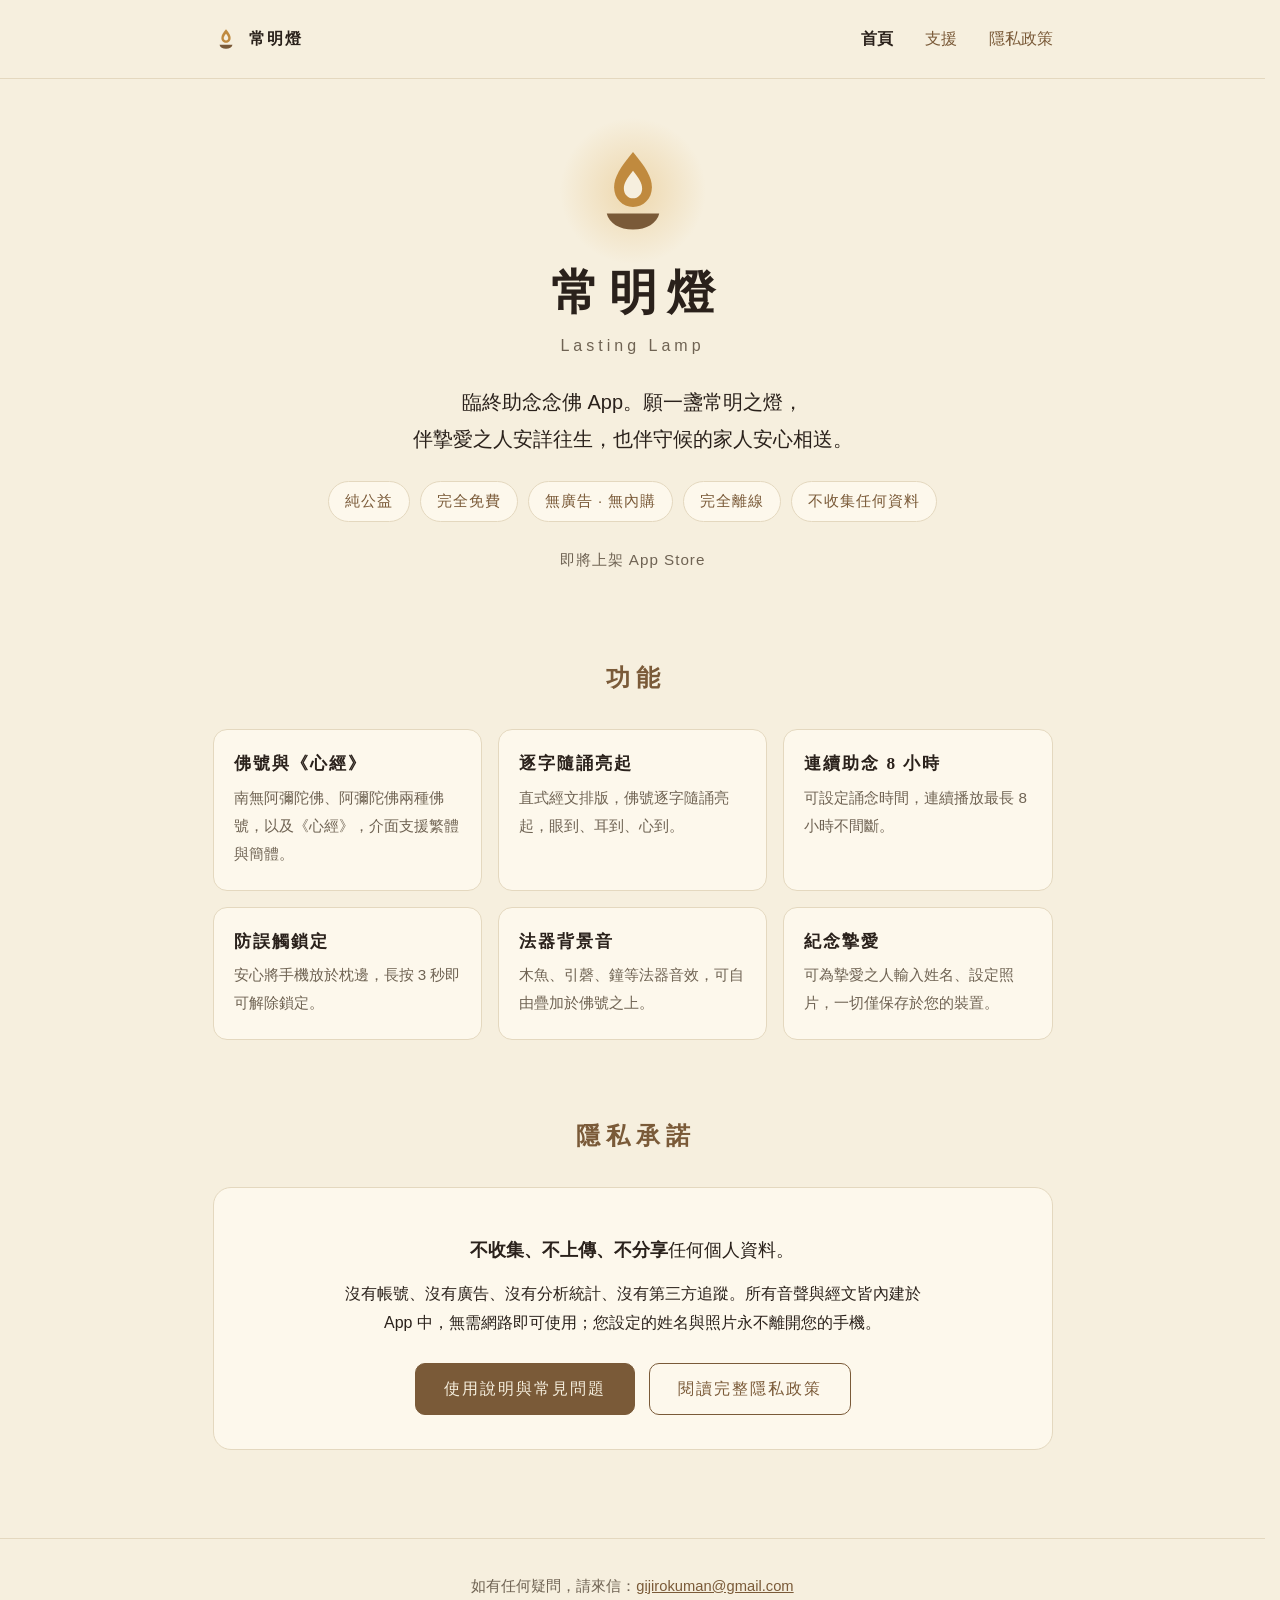
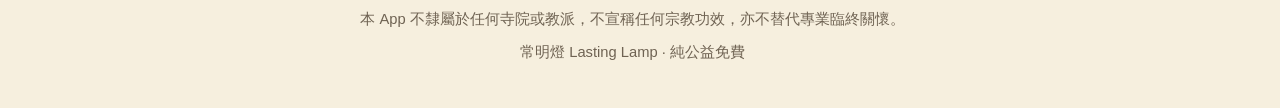
==== index.html @ 98f654e6 "收尾修復：滾動條佔位穩定、恢復列表語義、新增 .gitignore - site.css / 404.html：html 加 scrollbar-gutter:stable，避免經典滾動條平台上切頁時" ====
<!DOCTYPE html>
<html lang="zh-Hant">
<head>
<meta charset="UTF-8">
<meta name="viewport" content="width=device-width,initial-scale=1">
<title>常明燈 Lasting Lamp｜臨終助念念佛 App · 純公益免費 · 完全離線</title>
<meta name="description" content="常明燈（Lasting Lamp）是一款純公益、完全免費的臨終助念念佛 App：佛號與《心經》直式排版逐字亮起，連續播放 8 小時，防誤觸鎖定，木魚、引磬等法器音，完全離線、無廣告、不收集任何資料。">
<meta property="og:type" content="website">
<meta property="og:site_name" content="常明燈 Lasting Lamp">
<meta property="og:title" content="常明燈 Lasting Lamp｜臨終助念念佛 App">
<meta property="og:description" content="純公益、完全免費、無廣告、完全離線的臨終助念念佛 App。經文逐字亮起，連續助念 8 小時，一切資料僅存於本機。">
<meta property="og:locale" content="zh_TW">
<meta property="og:url" content="https://jaydencj.github.io/changminglamp-site/">
<meta property="og:image" content="https://jaydencj.github.io/changminglamp-site/og-image.png">
<meta property="og:image:width" content="1200">
<meta property="og:image:height" content="630">
<meta property="og:image:alt" content="常明燈 Lasting Lamp 品牌圖：油燈燈焰標誌">
<meta name="twitter:card" content="summary_large_image">
<meta name="color-scheme" content="light dark">
<meta name="theme-color" content="#F6EFDE" media="(prefers-color-scheme: light)">
<meta name="theme-color" content="#1C1712" media="(prefers-color-scheme: dark)">
<link rel="canonical" href="https://jaydencj.github.io/changminglamp-site/">
<link rel="icon" type="image/svg+xml" href="favicon.svg">
<link rel="apple-touch-icon" href="apple-touch-icon.png">
<link rel="stylesheet" href="site.css">
<script type="application/ld+json">
{
  "@context": "https://schema.org",
  "@type": "MobileApplication",
  "name": "常明燈",
  "alternateName": "Lasting Lamp",
  "applicationCategory": "LifestyleApplication",
  "operatingSystem": "iOS",
  "url": "https://jaydencj.github.io/changminglamp-site/",
  "description": "純公益、完全免費的臨終助念念佛 App。南無阿彌陀佛、阿彌陀佛兩種佛號，以及《心經》，直式排版逐字亮起，連續播放最長 8 小時，完全離線運作，不收集任何資料。",
  "inLanguage": ["zh-Hant", "zh-Hans"],
  "offers": { "@type": "Offer", "price": "0", "priceCurrency": "TWD" }
}
</script>
<style>
.hero{text-align:center;padding:64px 0 48px}
.lamp{position:relative;width:96px;height:96px;margin:0 auto 20px}
.lamp::before{
  content:"";position:absolute;inset:-28px;border-radius:50%;
  background:radial-gradient(circle,var(--glow) 0%,transparent 68%);
  animation:glow 4.5s ease-in-out infinite;
}
@keyframes glow{0%,100%{opacity:.75;transform:scale(1)}50%{opacity:1;transform:scale(1.07)}}
.lamp svg{position:relative;width:96px;height:96px}
.hero h1{font-size:clamp(2.1rem,6vw,3rem);letter-spacing:10px;margin:.2em 0 .1em;text-indent:10px}
.hero .en{color:var(--muted);letter-spacing:4px;font-size:1rem;margin:0}
.hero .tagline{font-size:clamp(1.05rem,3vw,1.25rem);margin:1.2em auto .8em;max-width:34em;text-wrap:balance}
.hero .store-note{color:var(--muted);font-size:.95rem;letter-spacing:1px;margin:1.6em 0 0}
@media (max-width:640px){.br-wide{display:none}}
.pills{display:flex;justify-content:center;flex-wrap:wrap;gap:10px;padding:0;margin:1.4em 0 0;list-style:none}
.pills li{
  border:1px solid var(--line);background:var(--bg-soft);color:var(--accent);
  padding:6px 16px;border-radius:999px;font-size:.92rem;letter-spacing:1px;
}
section{padding:40px 0}
section h2{
  text-align:center;color:var(--accent);letter-spacing:6px;font-size:1.5rem;
  margin:0 0 1.4em;text-indent:6px;
}
.features{display:grid;grid-template-columns:repeat(auto-fit,minmax(240px,1fr));gap:16px;padding:0;margin:0;list-style:none}
.features li{
  background:var(--bg-soft);border:1px solid var(--line);border-radius:14px;
  padding:22px 20px;transition:transform .25s ease,box-shadow .25s ease;
}
@media (hover:hover) and (pointer:fine){
  .features li:hover{transform:translateY(-3px);box-shadow:0 8px 24px var(--shadow)}
}
.features h3{margin:0 0 .4em;font-size:1.08rem;letter-spacing:2px;color:var(--ink)}
.features p{margin:0;color:var(--muted);font-size:.95rem}
.promise{
  background:var(--bg-soft);border:1px solid var(--line);border-radius:18px;
  padding:34px 28px;text-align:center;
}
.promise p{max-width:36em;margin:.6em auto}
.promise .big{font-size:1.15rem;text-wrap:balance}
.nb{white-space:nowrap}
.actions{display:flex;justify-content:center;flex-wrap:wrap;gap:14px;margin-top:1.6em}
@media (max-width:640px){.actions .btn{flex:1 1 100%;max-width:20em}}
.btn{
  display:inline-flex;align-items:center;justify-content:center;min-height:48px;
  padding:10px 28px;border-radius:10px;text-decoration:none;letter-spacing:2px;
  border:1px solid var(--accent);transition:background .2s ease,color .2s ease,border-color .2s ease;
  -webkit-tap-highlight-color:transparent;
}
.btn.primary{background:var(--accent);color:var(--bg)}
.btn.primary:hover,.btn.primary:active{background:var(--btn-hover);border-color:var(--btn-hover)}
.btn.ghost{color:var(--accent)}
.btn.ghost:hover,.btn.ghost:active{background:var(--bg-soft)}
</style>
</head>
<body>
<a class="skip-link" href="#main">跳至主要內容</a>
<header class="site">
  <div class="wrap site-bar">
    <a class="brand" href="./">
      <svg viewBox="0 0 64 64" aria-hidden="true" focusable="false">
        <path d="M32 8c7.6 9.2 11.4 15.3 11.4 21.4 0 6.9-5.1 11.9-11.4 11.9s-11.4-5-11.4-11.9C20.6 23.3 24.4 17.2 32 8z" fill="var(--flame)"/>
        <path d="M32 19c3.7 4.6 5.6 7.6 5.6 10.7 0 3.5-2.5 6-5.6 6s-5.6-2.5-5.6-6c0-3.1 1.9-6.1 5.6-10.7z" fill="var(--bg)"/>
        <path d="M16 46h32c-1.3 5.9-7.6 9.8-16 9.8S17.3 51.9 16 46z" fill="var(--accent)"/>
      </svg>
      常明燈
    </a>
    <nav class="site-nav" aria-label="網站導覽">
      <a href="./" aria-current="page">首頁</a>
      <a href="support.html">支援</a>
      <a href="privacy.html">隱私政策</a>
    </nav>
  </div>
</header>

<main id="main">
  <div class="wrap">
    <section class="hero" aria-labelledby="hero-title">
      <div class="lamp" aria-hidden="true">
        <svg viewBox="0 0 64 64" focusable="false">
          <path d="M32 6c8.4 10 12.6 16.8 12.6 23.5 0 7.6-5.6 13.1-12.6 13.1s-12.6-5.5-12.6-13.1C19.4 22.8 23.6 16 32 6z" fill="var(--flame)"/>
          <path d="M32 18.5c4 5 6.1 8.4 6.1 11.8 0 3.8-2.7 6.6-6.1 6.6s-6.1-2.8-6.1-6.6c0-3.4 2.1-6.8 6.1-11.8z" fill="var(--bg)"/>
          <path d="M14.5 47h35c-1.5 6.5-8.4 10.7-17.5 10.7S16 53.5 14.5 47z" fill="var(--accent)"/>
        </svg>
      </div>
      <h1 id="hero-title">常明燈</h1>
      <p class="en">Lasting Lamp</p>
      <p class="tagline">臨終助念念佛 App。願一盞常明之燈，<br class="br-wide">伴摯愛之人安詳往生，也伴守候的家人安心相送。</p>
      <ul class="pills" role="list">
        <li>純公益</li>
        <li>完全免費</li>
        <li>無廣告 · 無內購</li>
        <li>完全離線</li>
        <li>不收集任何資料</li>
      </ul>
      <p class="store-note">即將上架 App Store</p>
    </section>

    <section aria-labelledby="features-title">
      <h2 id="features-title">功能</h2>
      <ul class="features" role="list">
        <li>
          <h3>佛號與《心經》</h3>
          <p>南無阿彌陀佛、阿彌陀佛兩種佛號，以及《心經》，介面支援繁體與簡體。</p>
        </li>
        <li>
          <h3>逐字隨誦亮起</h3>
          <p>直式經文排版，佛號逐字隨誦亮起，眼到、耳到、心到。</p>
        </li>
        <li>
          <h3>連續助念 8 小時</h3>
          <p>可設定誦念時間，連續播放最長 8 小時不間斷。</p>
        </li>
        <li>
          <h3>防誤觸鎖定</h3>
          <p>安心將手機放於枕邊，長按 3 秒即可解除鎖定。</p>
        </li>
        <li>
          <h3>法器背景音</h3>
          <p>木魚、引磬、鐘等法器音效，可自由疊加於佛號之上。</p>
        </li>
        <li>
          <h3>紀念摯愛</h3>
          <p>可為摯愛之人輸入姓名、設定照片，一切僅保存於您的裝置。</p>
        </li>
      </ul>
    </section>

    <section aria-labelledby="privacy-title">
      <h2 id="privacy-title">隱私承諾</h2>
      <div class="promise">
        <p class="big"><strong>不收集、不上傳、<span class="nb">不分享</span></strong>任何個人資料。</p>
        <p>沒有帳號、沒有廣告、沒有分析統計、沒有第三方追蹤。所有音聲與經文皆內建於 App 中，無需網路即可使用；您設定的姓名與照片永不離開您的手機。</p>
        <div class="actions">
          <a class="btn primary" href="support.html">使用說明與常見問題</a>
          <a class="btn ghost" href="privacy.html">閱讀完整隱私政策</a>
        </div>
      </div>
    </section>
  </div>
</main>

<footer class="site">
  <div class="wrap">
    <p>如有任何疑問，請來信：<a href="mailto:gijirokuman@gmail.com">gijirokuman@gmail.com</a></p>
    <p>本 App 不隸屬於任何寺院或教派，不宣稱任何宗教功效，亦不替代專業臨終關懷。</p>
    <p>常明燈 Lasting Lamp · 純公益免費</p>
  </div>
</footer>
</body>
</html>
---- site.css ----
:root{
  --bg:#F6EFDE; --bg-soft:#FDF8EC; --ink:#2A211B; --muted:#6F6353;
  --accent:#7A5A38; --flame:#C08A3E; --line:#E4D8BF; --glow:rgba(224,177,94,.38);
  --shadow:rgba(42,33,27,.08); --btn-hover:#6B4D2E;
  color-scheme:light dark;
}
@media (prefers-color-scheme: dark){
  :root{
    --bg:#1C1712; --bg-soft:#26201A; --ink:#EDE4D3; --muted:#A99A85;
    --accent:#D9B27C; --flame:#E0B15E; --line:#3A3126; --glow:rgba(224,177,94,.16);
    --shadow:rgba(0,0,0,.45); --btn-hover:#E0B15E;
  }
}
*{box-sizing:border-box}
html{scroll-behavior:smooth;scrollbar-gutter:stable;-webkit-text-size-adjust:100%;text-size-adjust:100%}
@media (prefers-reduced-motion: reduce){
  html{scroll-behavior:auto}
  *,*::before,*::after{animation:none!important;transition:none!important}
}
body{
  margin:0;background:var(--bg);color:var(--ink);line-height:1.85;
  font-family:-apple-system,BlinkMacSystemFont,"PingFang TC","Microsoft JhengHei","Hiragino Sans GB",sans-serif;
  -webkit-font-smoothing:antialiased;
}
h1,h2,h3{font-family:"Songti TC","Noto Serif TC","Source Han Serif TC",serif;line-height:1.4}
p,li,dd{text-wrap:pretty}
a{color:var(--accent)}
a:focus-visible,button:focus-visible{outline:2px solid var(--accent);outline-offset:3px}
.skip-link{
  position:absolute;left:-9999px;top:0;background:var(--bg-soft);color:var(--ink);
  padding:.6em 1em;z-index:10;border-radius:0 0 8px 0;
}
.skip-link:focus{left:0}
.wrap{max-width:880px;margin:0 auto;padding:0 20px}
header.site{border-bottom:1px solid var(--line)}
.site-bar{display:flex;align-items:center;justify-content:space-between;flex-wrap:wrap;gap:8px;padding-block:14px}
.brand{display:flex;align-items:center;gap:10px;text-decoration:none;color:var(--ink);font-weight:600;letter-spacing:2px;min-height:44px}
.brand svg{width:26px;height:26px;flex:none}
/* margin-right:-14px 用於抵銷末個連結的水平內距，需與下方 nav.site-nav a 的 padding:10px 14px 保持一致 */
nav.site-nav{display:flex;gap:4px;flex-wrap:wrap;margin-right:-14px}
nav.site-nav a{
  text-decoration:none;color:var(--accent);padding:10px 14px;border-radius:8px;min-height:44px;
  display:inline-flex;align-items:center;-webkit-tap-highlight-color:transparent;
}
nav.site-nav a:hover,nav.site-nav a:active{background:var(--bg-soft);text-decoration:underline}
nav.site-nav a[aria-current="page"]{color:var(--ink);font-weight:600}
footer.site{border-top:1px solid var(--line);margin-top:48px;padding:28px 0 36px;text-align:center;color:var(--muted);font-size:.92rem}
footer.site p{margin:.4em 0;text-wrap:balance}
footer.site a{color:var(--accent)}
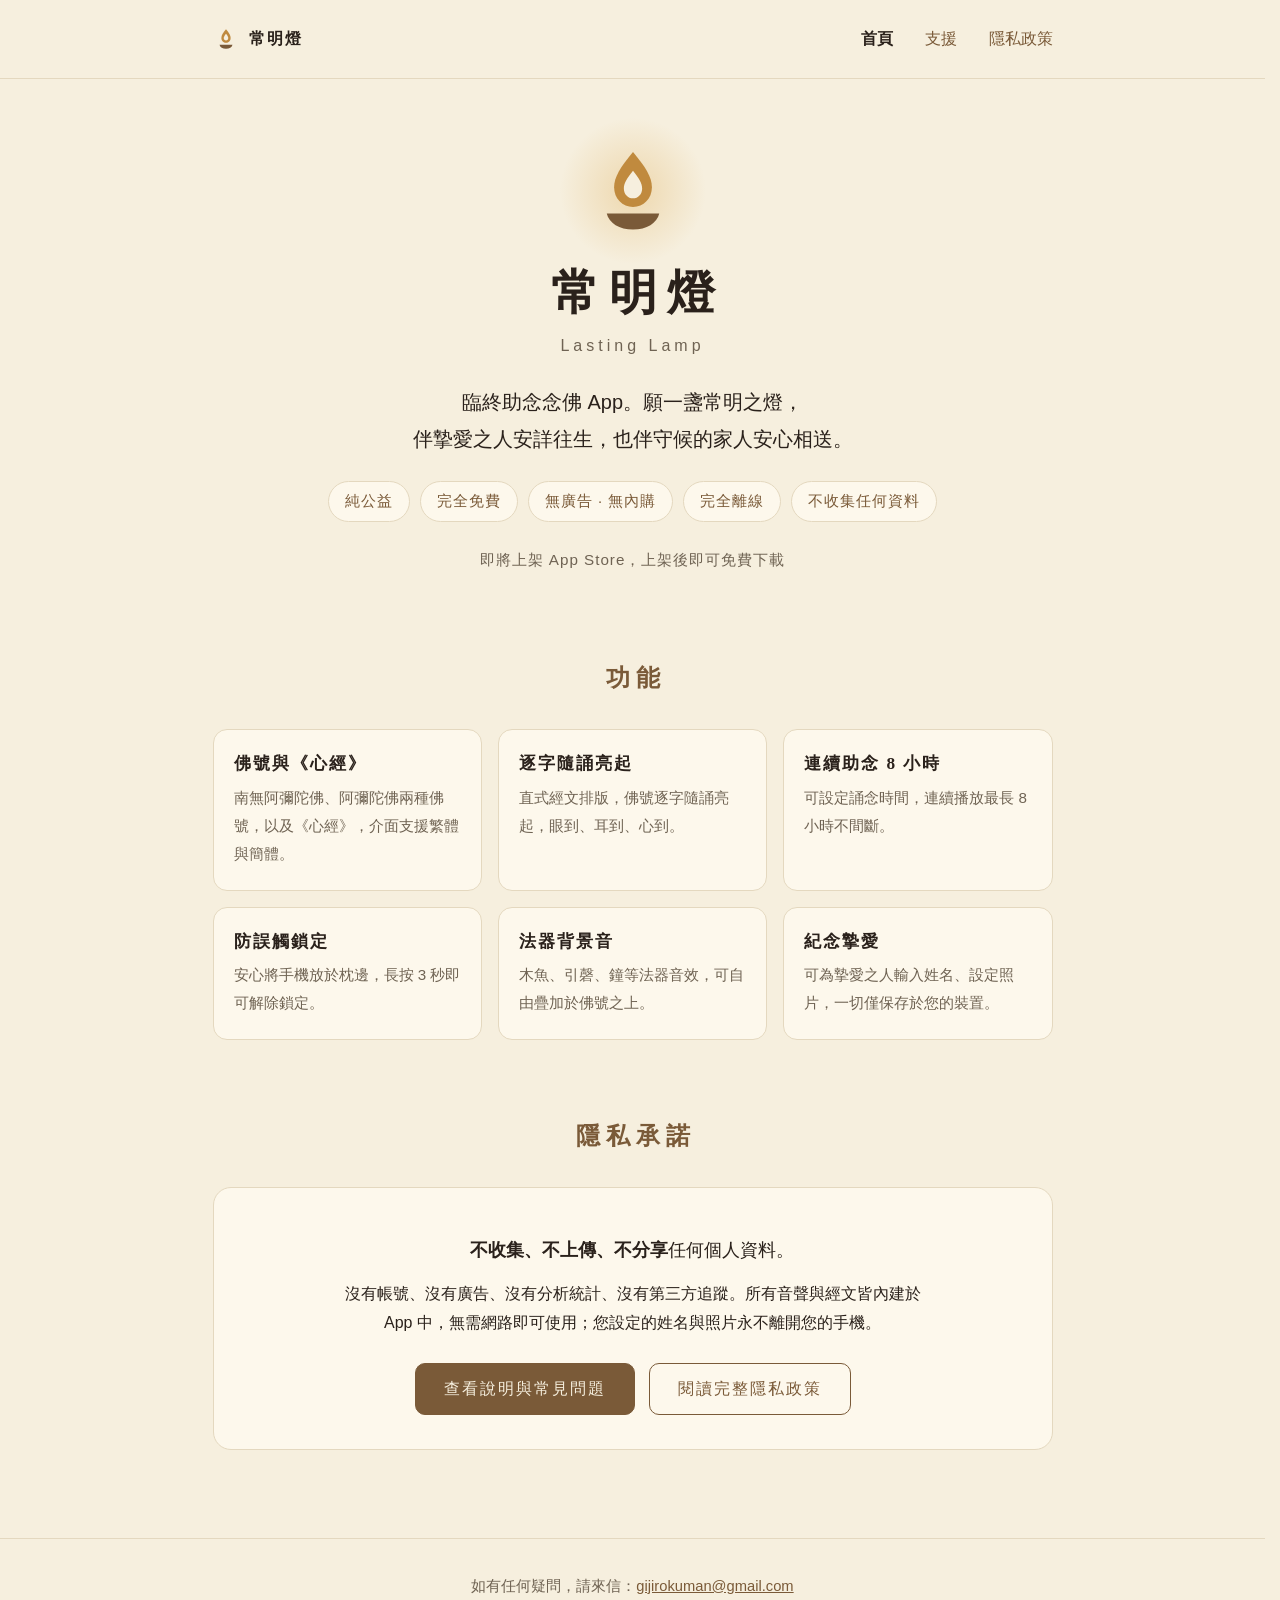
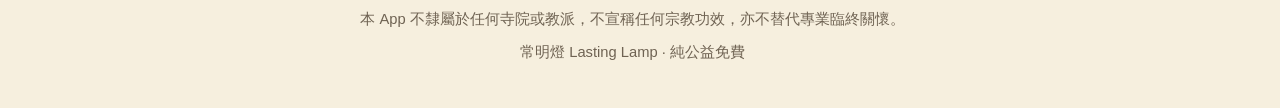
==== commit 7d3dc3fa: "首頁轉化文案：主按鈕改動詞開頭並維持 320px 單行，上架說明補免費下載預告 - 主行動按鈕「使用說明與常見問題」改為動詞開頭的「查看說明與常見問題」，維持 9 字，320px 窄屏單行約束複測通過" ====
--- a/index.html
+++ b/index.html
@@ -3,11 +3,12 @@
 <head>
 <meta charset="UTF-8">
 <meta name="viewport" content="width=device-width,initial-scale=1">
-<title>常明燈 Lasting Lamp｜臨終助念念佛 App · 純公益免費 · 完全離線</title>
-<meta name="description" content="常明燈（Lasting Lamp）是一款純公益、完全免費的臨終助念念佛 App：佛號與《心經》直式排版逐字亮起，連續播放 8 小時，防誤觸鎖定，木魚、引磬等法器音，完全離線、無廣告、不收集任何資料。">
+<title>臨終助念念佛 App｜常明燈 Lasting Lamp · 免費無廣告 · 完全離線</title>
+<meta name="description" content="常明燈是純公益、完全免費的臨終助念念佛 App：佛號與《心經》直式排版逐字亮起，連續助念 8 小時，防誤觸鎖定，木魚、引磬等法器音，完全離線、無廣告、不收集任何資料。即將上架 App Store，歡迎先了解功能與隱私承諾。">
+<meta name="robots" content="index,follow">
 <meta property="og:type" content="website">
 <meta property="og:site_name" content="常明燈 Lasting Lamp">
-<meta property="og:title" content="常明燈 Lasting Lamp｜臨終助念念佛 App">
+<meta property="og:title" content="臨終助念念佛 App｜常明燈 Lasting Lamp">
 <meta property="og:description" content="純公益、完全免費、無廣告、完全離線的臨終助念念佛 App。經文逐字亮起，連續助念 8 小時，一切資料僅存於本機。">
 <meta property="og:locale" content="zh_TW">
 <meta property="og:url" content="https://jaydencj.github.io/changminglamp-site/">
@@ -34,6 +35,7 @@
   "url": "https://jaydencj.github.io/changminglamp-site/",
   "description": "純公益、完全免費的臨終助念念佛 App。南無阿彌陀佛、阿彌陀佛兩種佛號，以及《心經》，直式排版逐字亮起，連續播放最長 8 小時，完全離線運作，不收集任何資料。",
   "inLanguage": ["zh-Hant", "zh-Hans"],
+  "isAccessibleForFree": true,
   "offers": { "@type": "Offer", "price": "0", "priceCurrency": "TWD" }
 }
 </script>
@@ -81,6 +83,8 @@
 .nb{white-space:nowrap}
 .actions{display:flex;justify-content:center;flex-wrap:wrap;gap:14px;margin-top:1.6em}
 @media (max-width:640px){.actions .btn{flex:1 1 100%;max-width:20em}}
+/* 320px 級窄屏：收緊字距與橫向內距，讓「查看說明與常見問題」維持單行 */
+@media (max-width:360px){.actions .btn{letter-spacing:1px;padding-inline:16px}}
 .btn{
   display:inline-flex;align-items:center;justify-content:center;min-height:48px;
   padding:10px 28px;border-radius:10px;text-decoration:none;letter-spacing:2px;
@@ -126,6 +130,7 @@
       <h1 id="hero-title">常明燈</h1>
       <p class="en">Lasting Lamp</p>
       <p class="tagline">臨終助念念佛 App。願一盞常明之燈，<br class="br-wide">伴摯愛之人安詳往生，也伴守候的家人安心相送。</p>
+      <!-- [html-validate-disable-next no-redundant-role -- Safari/VoiceOver 對 list-style:none 的清單會移除列表語義，須以 role="list" 顯式保留] -->
       <ul class="pills" role="list">
         <li>純公益</li>
         <li>完全免費</li>
@@ -133,11 +138,12 @@
         <li>完全離線</li>
         <li>不收集任何資料</li>
       </ul>
-      <p class="store-note">即將上架 App Store</p>
+      <p class="store-note">即將上架 App Store，上架後即可免費下載</p>
     </section>
 
     <section aria-labelledby="features-title">
       <h2 id="features-title">功能</h2>
+      <!-- [html-validate-disable-next no-redundant-role -- Safari/VoiceOver 對 list-style:none 的清單會移除列表語義，須以 role="list" 顯式保留] -->
       <ul class="features" role="list">
         <li>
           <h3>佛號與《心經》</h3>
@@ -172,7 +178,7 @@
         <p class="big"><strong>不收集、不上傳、<span class="nb">不分享</span></strong>任何個人資料。</p>
         <p>沒有帳號、沒有廣告、沒有分析統計、沒有第三方追蹤。所有音聲與經文皆內建於 App 中，無需網路即可使用；您設定的姓名與照片永不離開您的手機。</p>
         <div class="actions">
-          <a class="btn primary" href="support.html">使用說明與常見問題</a>
+          <a class="btn primary" href="support.html">查看說明與常見問題</a>
           <a class="btn ghost" href="privacy.html">閱讀完整隱私政策</a>
         </div>
       </div>
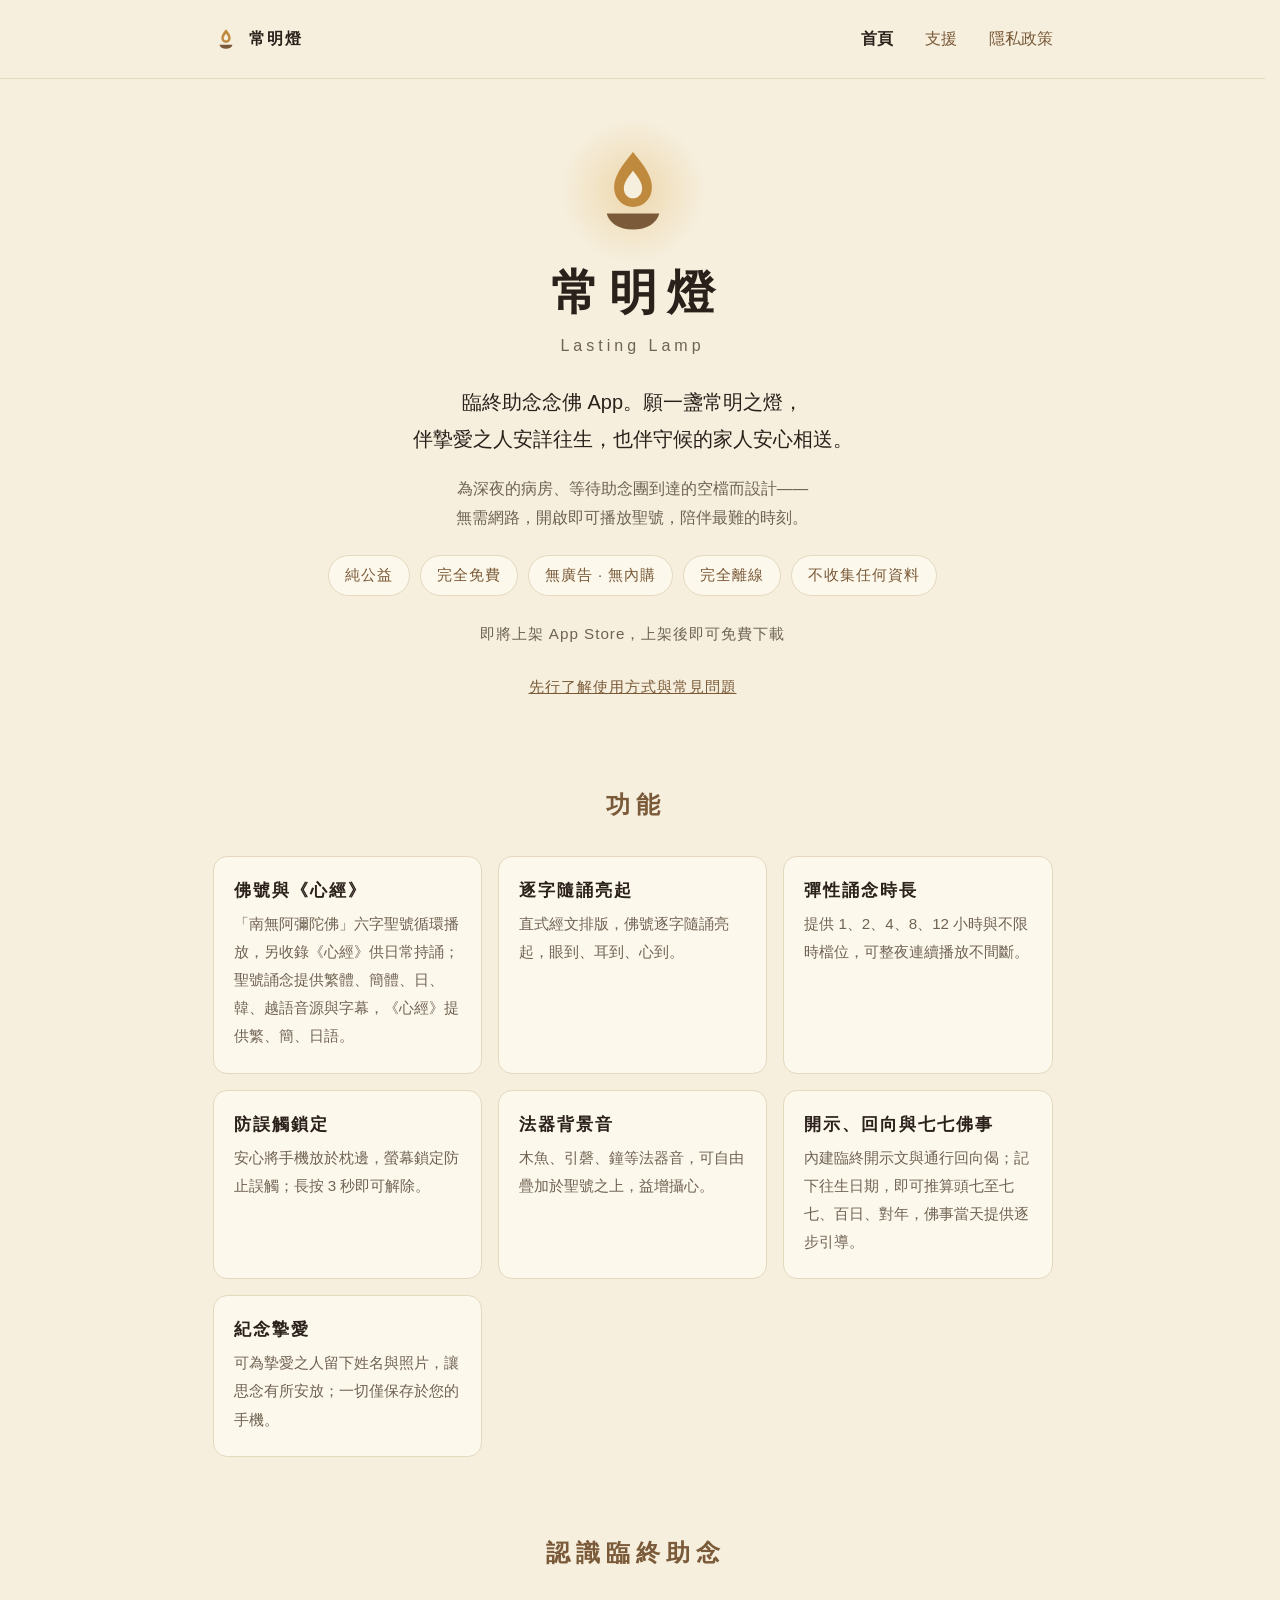
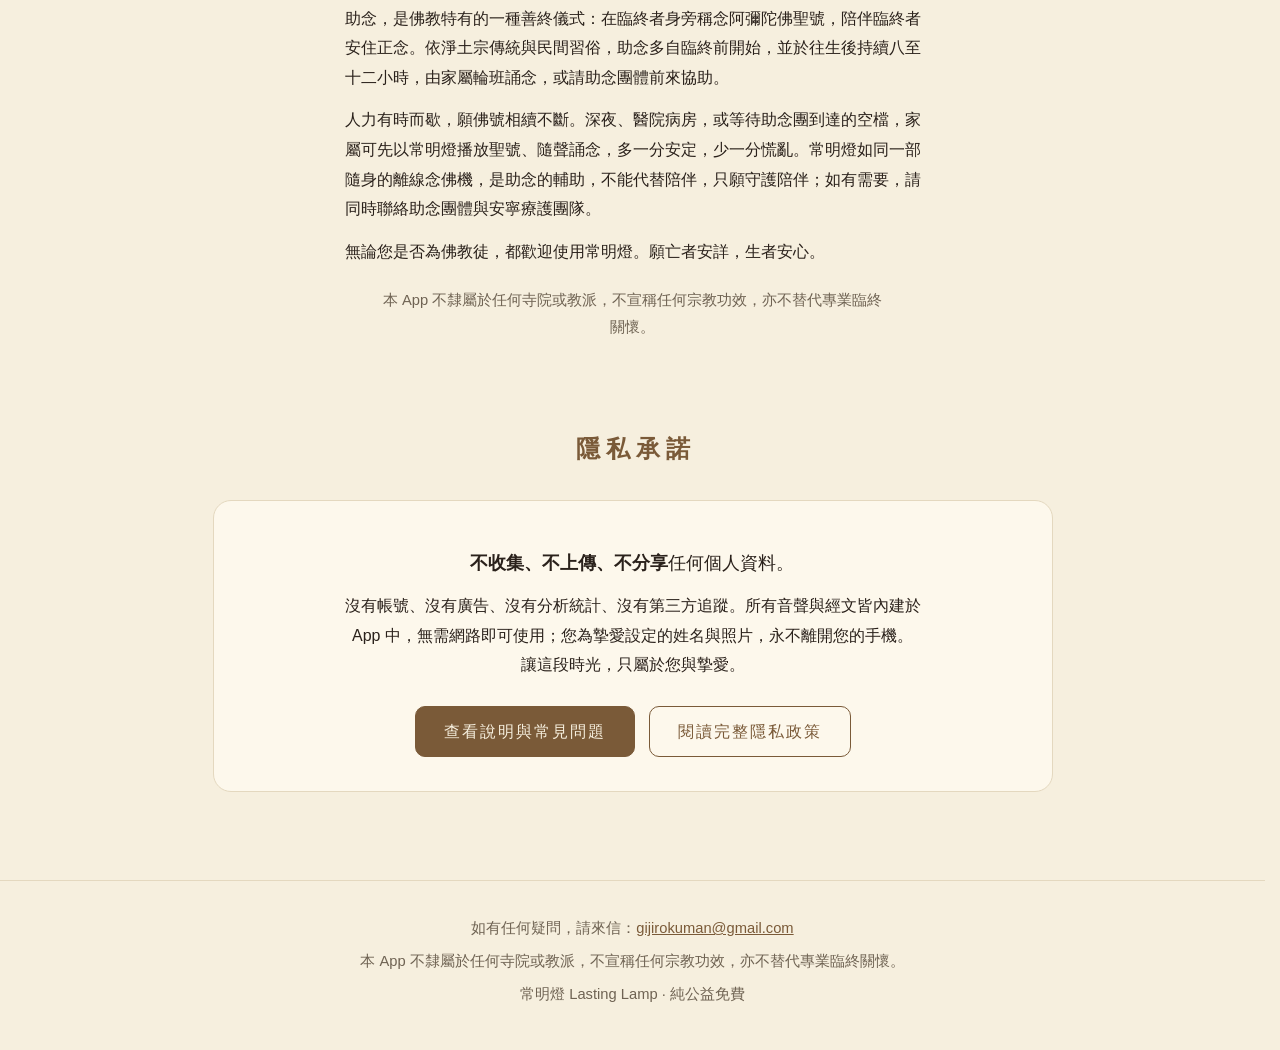
==== commit d3ad04bb: "SEO 關鍵詞落地與事實校準：文案對齊 App 功能實況 - 事實校準（依 App 倉庫 lin-zhong-zhu-nian 分支逐項核實）：   移除「兩種聖號」表述（四字聖號無打包音源，UI 依" ====
--- a/index.html
+++ b/index.html
@@ -3,13 +3,13 @@
 <head>
 <meta charset="UTF-8">
 <meta name="viewport" content="width=device-width,initial-scale=1">
-<title>臨終助念念佛 App｜常明燈 Lasting Lamp · 免費無廣告 · 完全離線</title>
-<meta name="description" content="常明燈是純公益、完全免費的臨終助念念佛 App：佛號與《心經》直式排版逐字亮起，連續助念 8 小時，防誤觸鎖定，木魚、引磬等法器音，完全離線、無廣告、不收集任何資料。即將上架 App Store，歡迎先了解功能與隱私承諾。">
-<meta name="robots" content="index,follow">
+<title>臨終助念念佛 App · 免費離線念佛機｜常明燈 Lasting Lamp</title>
+<meta name="description" content="常明燈是純公益、完全免費的臨終助念念佛 App：南無阿彌陀佛聖號與《心經》直式經文逐字亮起，可整夜連續播放，防誤觸鎖定，完全離線、無廣告、不收集任何資料。">
+<meta name="robots" content="index,follow,max-image-preview:large">
 <meta property="og:type" content="website">
 <meta property="og:site_name" content="常明燈 Lasting Lamp">
-<meta property="og:title" content="臨終助念念佛 App｜常明燈 Lasting Lamp">
-<meta property="og:description" content="純公益、完全免費、無廣告、完全離線的臨終助念念佛 App。經文逐字亮起，連續助念 8 小時，一切資料僅存於本機。">
+<meta property="og:title" content="常明燈 Lasting Lamp｜臨終助念念佛 App">
+<meta property="og:description" content="純公益、完全免費、無廣告、完全離線的臨終助念念佛 App。經文逐字亮起，可整夜連續播放，一切資料僅存於本機。">
 <meta property="og:locale" content="zh_TW">
 <meta property="og:url" content="https://jaydencj.github.io/changminglamp-site/">
 <meta property="og:image" content="https://jaydencj.github.io/changminglamp-site/og-image.png">
@@ -33,10 +33,30 @@
   "applicationCategory": "LifestyleApplication",
   "operatingSystem": "iOS",
   "url": "https://jaydencj.github.io/changminglamp-site/",
-  "description": "純公益、完全免費的臨終助念念佛 App。南無阿彌陀佛、阿彌陀佛兩種佛號，以及《心經》，直式排版逐字亮起，連續播放最長 8 小時，完全離線運作，不收集任何資料。",
-  "inLanguage": ["zh-Hant", "zh-Hans"],
+  "description": "純公益、完全免費的臨終助念念佛 App。「南無阿彌陀佛」六字聖號與《心經》，直式經文逐字隨誦亮起，提供 1、2、4、8、12 小時與不限時檔位，可整夜連續播放，完全離線運作，不收集任何資料。",
+  "inLanguage": ["zh-Hant", "zh-Hans", "ja", "ko", "vi"],
   "isAccessibleForFree": true,
-  "offers": { "@type": "Offer", "price": "0", "priceCurrency": "TWD" }
+  "featureList": [
+    "佛號與《心經》",
+    "逐字隨誦亮起",
+    "彈性誦念時長",
+    "防誤觸鎖定",
+    "法器背景音",
+    "開示、回向與七七佛事",
+    "紀念摯愛"
+  ],
+  "offers": { "@type": "Offer", "price": "0", "priceCurrency": "TWD", "category": "free" }
+}
+</script>
+<script type="application/ld+json">
+{
+  "@context": "https://schema.org",
+  "@type": "WebSite",
+  "@id": "https://jaydencj.github.io/changminglamp-site/#website",
+  "name": "常明燈",
+  "alternateName": "Lasting Lamp",
+  "url": "https://jaydencj.github.io/changminglamp-site/",
+  "inLanguage": "zh-Hant"
 }
 </script>
 <style>
@@ -95,6 +115,9 @@
 .btn.primary:hover,.btn.primary:active{background:var(--btn-hover);border-color:var(--btn-hover)}
 .btn.ghost{color:var(--accent)}
 .btn.ghost:hover,.btn.ghost:active{background:var(--bg-soft)}
+.hero .scene{color:var(--muted);font-size:.98rem;max-width:30em;margin:.4em auto 0;text-wrap:balance}
+.about p{max-width:36em;margin:.8em auto}
+.about .fine{color:var(--muted);font-size:.92rem;text-align:center;margin-top:1.4em}
 </style>
 </head>
 <body>
@@ -130,6 +153,7 @@
       <h1 id="hero-title">常明燈</h1>
       <p class="en">Lasting Lamp</p>
       <p class="tagline">臨終助念念佛 App。願一盞常明之燈，<br class="br-wide">伴摯愛之人安詳往生，也伴守候的家人安心相送。</p>
+      <p class="scene">為深夜的病房、等待助念團到達的空檔而設計——無需網路，開啟即可播放聖號，陪伴最難的時刻。</p>
       <!-- [html-validate-disable-next no-redundant-role -- Safari/VoiceOver 對 list-style:none 的清單會移除列表語義，須以 role="list" 顯式保留] -->
       <ul class="pills" role="list">
         <li>純公益</li>
@@ -139,6 +163,7 @@
         <li>不收集任何資料</li>
       </ul>
       <p class="store-note">即將上架 App Store，上架後即可免費下載</p>
+      <p class="store-note"><a href="support.html">先行了解使用方式與常見問題</a></p>
     </section>
 
     <section aria-labelledby="features-title">
@@ -147,36 +172,48 @@
       <ul class="features" role="list">
         <li>
           <h3>佛號與《心經》</h3>
-          <p>南無阿彌陀佛、阿彌陀佛兩種佛號，以及《心經》，介面支援繁體與簡體。</p>
+          <p>「南無阿彌陀佛」六字聖號循環播放，另收錄《心經》供日常持誦；聖號誦念提供繁體、簡體、日、韓、越語音源與字幕，《心經》提供繁、簡、日語。</p>
         </li>
         <li>
           <h3>逐字隨誦亮起</h3>
           <p>直式經文排版，佛號逐字隨誦亮起，眼到、耳到、心到。</p>
         </li>
         <li>
-          <h3>連續助念 8 小時</h3>
-          <p>可設定誦念時間，連續播放最長 8 小時不間斷。</p>
+          <h3>彈性誦念時長</h3>
+          <p>提供 1、2、4、8、12 小時與不限時檔位，可整夜連續播放不間斷。</p>
         </li>
         <li>
           <h3>防誤觸鎖定</h3>
-          <p>安心將手機放於枕邊，長按 3 秒即可解除鎖定。</p>
+          <p>安心將手機放於枕邊，螢幕鎖定防止誤觸；長按 3 秒即可解除。</p>
         </li>
         <li>
           <h3>法器背景音</h3>
-          <p>木魚、引磬、鐘等法器音效，可自由疊加於佛號之上。</p>
+          <p>木魚、引磬、鐘等法器音，可自由疊加於聖號之上，益增攝心。</p>
+        </li>
+        <li>
+          <h3>開示、回向與七七佛事</h3>
+          <p>內建臨終開示文與通行回向偈；記下往生日期，即可推算頭七至七七、百日、對年，佛事當天提供逐步引導。</p>
         </li>
         <li>
           <h3>紀念摯愛</h3>
-          <p>可為摯愛之人輸入姓名、設定照片，一切僅保存於您的裝置。</p>
+          <p>可為摯愛之人留下姓名與照片，讓思念有所安放；一切僅保存於您的手機。</p>
         </li>
       </ul>
+    </section>
+
+    <section class="about" aria-labelledby="about-title">
+      <h2 id="about-title">認識臨終助念</h2>
+      <p>助念，是佛教特有的一種善終儀式：在臨終者身旁稱念阿彌陀佛聖號，陪伴臨終者安住正念。依淨土宗傳統與民間習俗，助念多自臨終前開始，並於往生後持續八至十二小時，由家屬輪班誦念，或請助念團體前來協助。</p>
+      <p>人力有時而歇，願佛號相續不斷。深夜、醫院病房，或等待助念團到達的空檔，家屬可先以常明燈播放聖號、隨聲誦念，多一分安定，少一分慌亂。常明燈如同一部隨身的離線念佛機，是助念的輔助，不能代替陪伴，只願守護陪伴；如有需要，請同時聯絡助念團體與安寧療護團隊。</p>
+      <p>無論您是否為佛教徒，都歡迎使用常明燈。願亡者安詳，生者安心。</p>
+      <p class="fine">本 App 不隸屬於任何寺院或教派，不宣稱任何宗教功效，亦不替代專業臨終關懷。</p>
     </section>
 
     <section aria-labelledby="privacy-title">
       <h2 id="privacy-title">隱私承諾</h2>
       <div class="promise">
         <p class="big"><strong>不收集、不上傳、<span class="nb">不分享</span></strong>任何個人資料。</p>
-        <p>沒有帳號、沒有廣告、沒有分析統計、沒有第三方追蹤。所有音聲與經文皆內建於 App 中，無需網路即可使用；您設定的姓名與照片永不離開您的手機。</p>
+        <p>沒有帳號、沒有廣告、沒有分析統計、沒有第三方追蹤。所有音聲與經文皆內建於 App 中，無需網路即可使用；您為摯愛設定的姓名與照片，永不離開您的手機。讓這段時光，只屬於您與摯愛。</p>
         <div class="actions">
           <a class="btn primary" href="support.html">查看說明與常見問題</a>
           <a class="btn ghost" href="privacy.html">閱讀完整隱私政策</a>
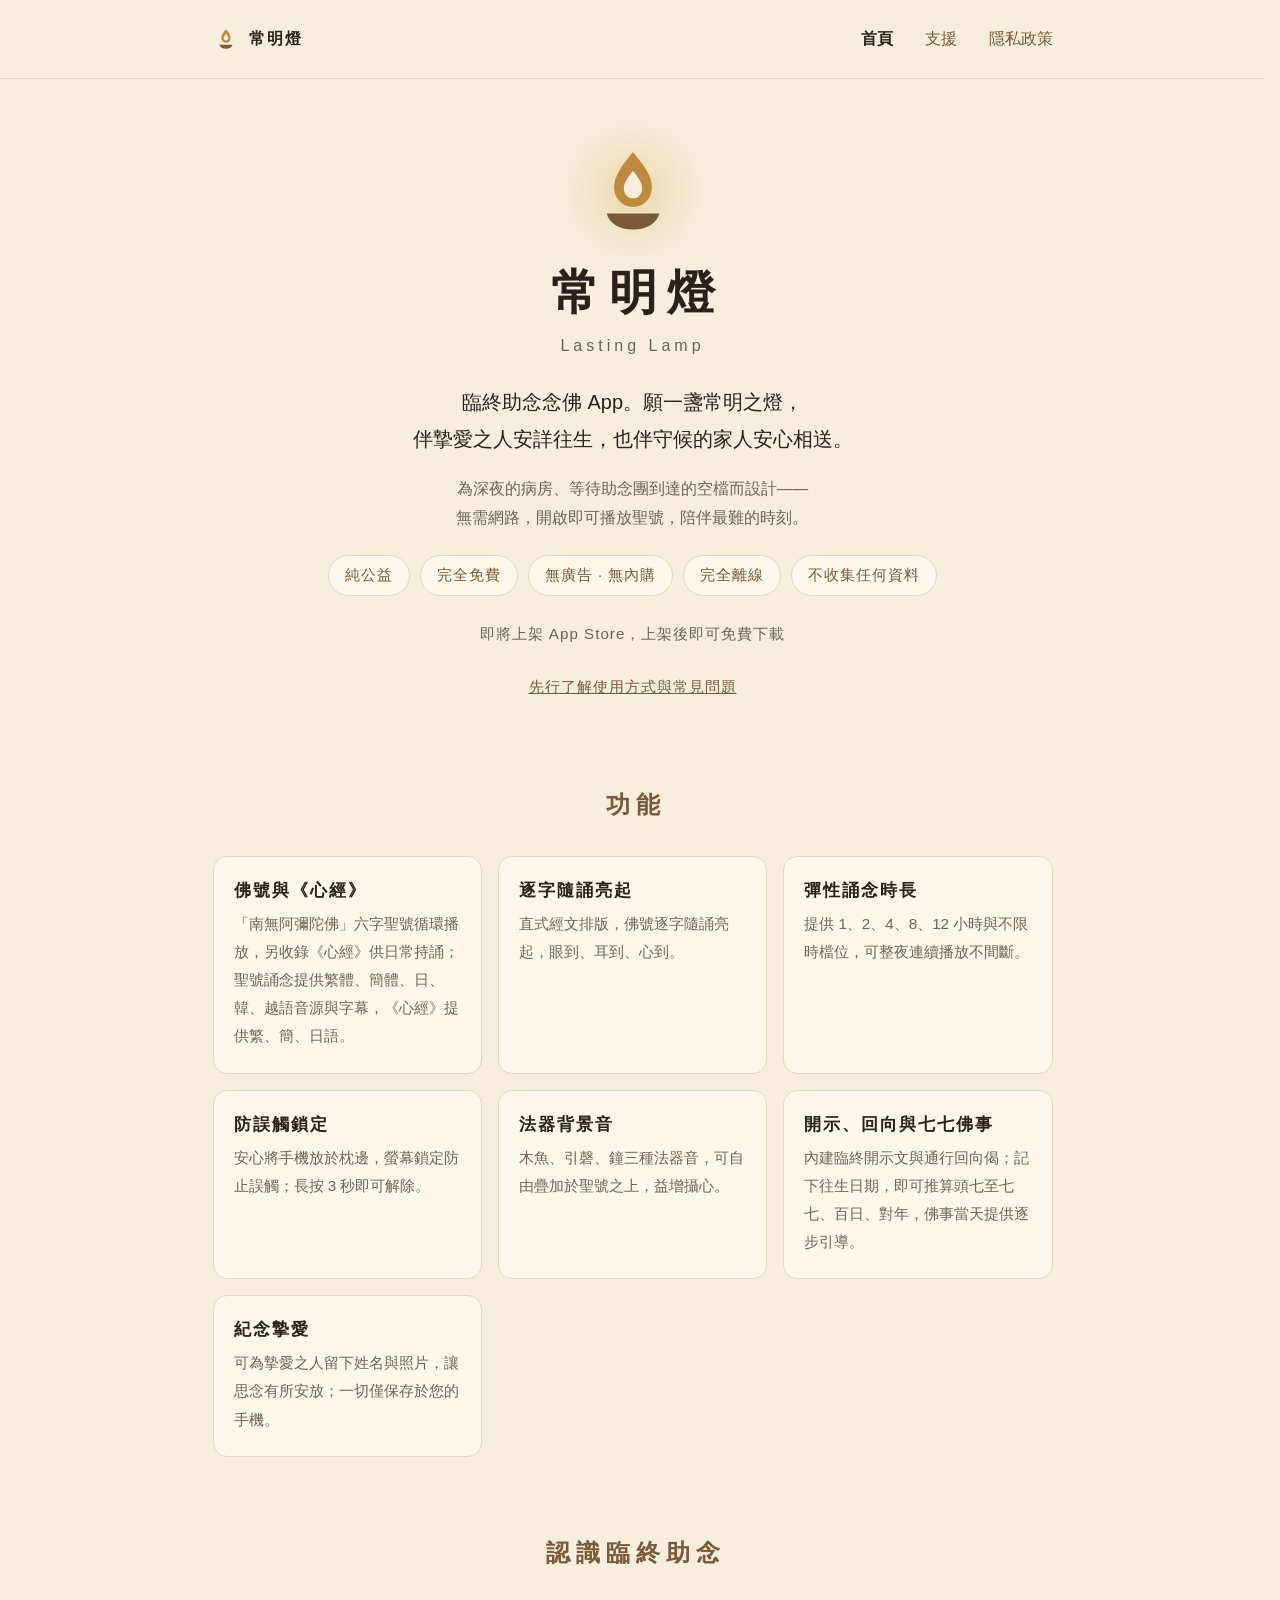
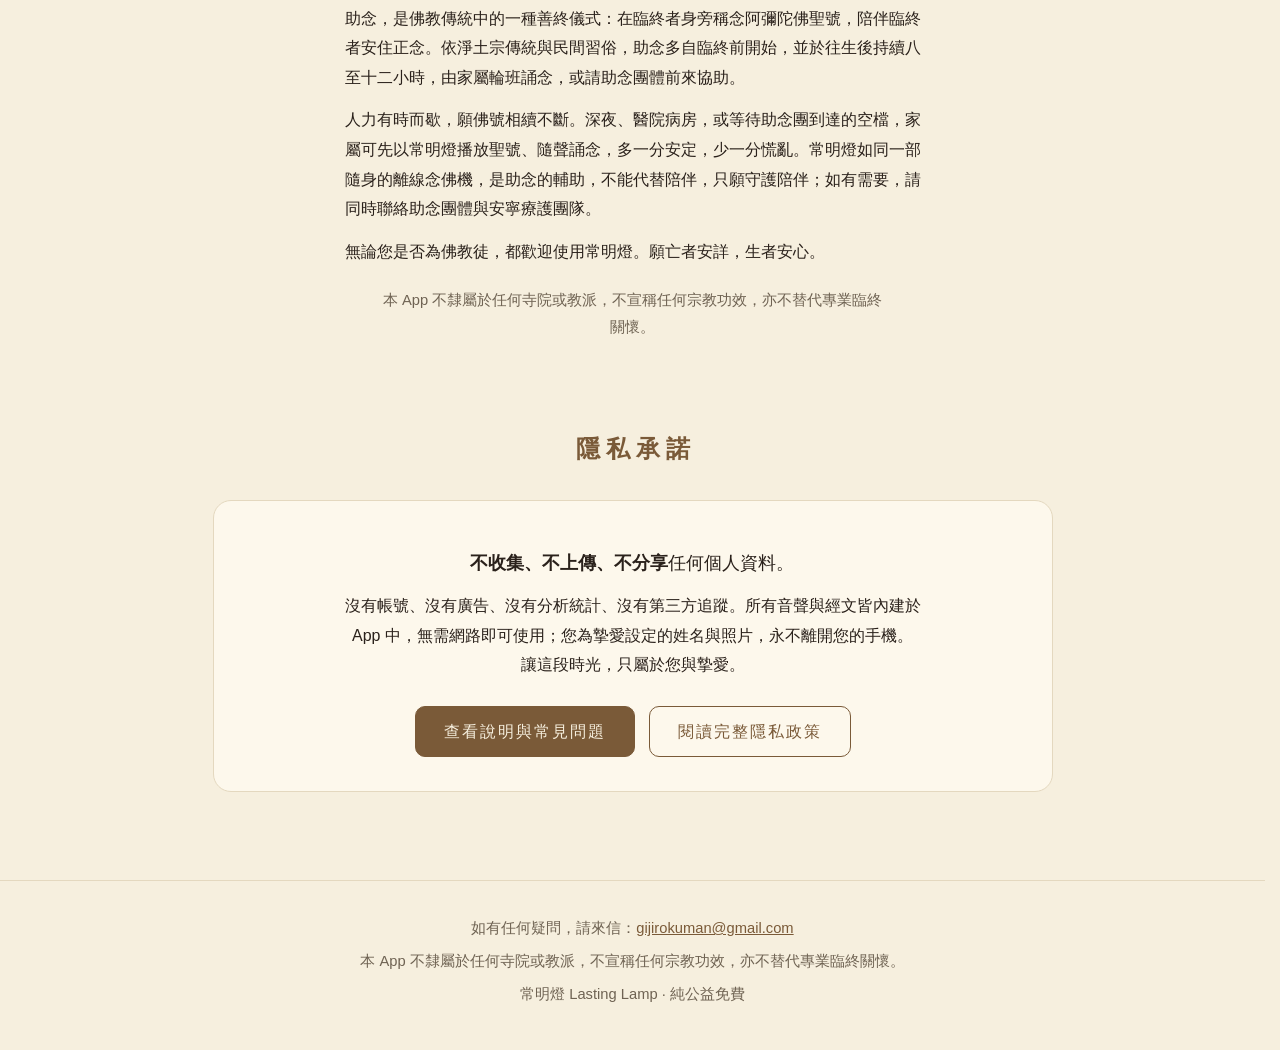
==== commit adbf8a8b: "終審低危核銷：法器精確枚舉、support 補 WebPage、助念表述校準 - 法器枚舉去「等」：App 實際打包三種法器音（mokugyo=木魚、bell=引磬、chime=鐘），index 功能" ====
--- a/index.html
+++ b/index.html
@@ -188,7 +188,7 @@
         </li>
         <li>
           <h3>法器背景音</h3>
-          <p>木魚、引磬、鐘等法器音，可自由疊加於聖號之上，益增攝心。</p>
+          <p>木魚、引磬、鐘三種法器音，可自由疊加於聖號之上，益增攝心。</p>
         </li>
         <li>
           <h3>開示、回向與七七佛事</h3>
@@ -203,7 +203,7 @@
 
     <section class="about" aria-labelledby="about-title">
       <h2 id="about-title">認識臨終助念</h2>
-      <p>助念，是佛教特有的一種善終儀式：在臨終者身旁稱念阿彌陀佛聖號，陪伴臨終者安住正念。依淨土宗傳統與民間習俗，助念多自臨終前開始，並於往生後持續八至十二小時，由家屬輪班誦念，或請助念團體前來協助。</p>
+      <p>助念，是佛教傳統中的一種善終儀式：在臨終者身旁稱念阿彌陀佛聖號，陪伴臨終者安住正念。依淨土宗傳統與民間習俗，助念多自臨終前開始，並於往生後持續八至十二小時，由家屬輪班誦念，或請助念團體前來協助。</p>
       <p>人力有時而歇，願佛號相續不斷。深夜、醫院病房，或等待助念團到達的空檔，家屬可先以常明燈播放聖號、隨聲誦念，多一分安定，少一分慌亂。常明燈如同一部隨身的離線念佛機，是助念的輔助，不能代替陪伴，只願守護陪伴；如有需要，請同時聯絡助念團體與安寧療護團隊。</p>
       <p>無論您是否為佛教徒，都歡迎使用常明燈。願亡者安詳，生者安心。</p>
       <p class="fine">本 App 不隸屬於任何寺院或教派，不宣稱任何宗教功效，亦不替代專業臨終關懷。</p>
